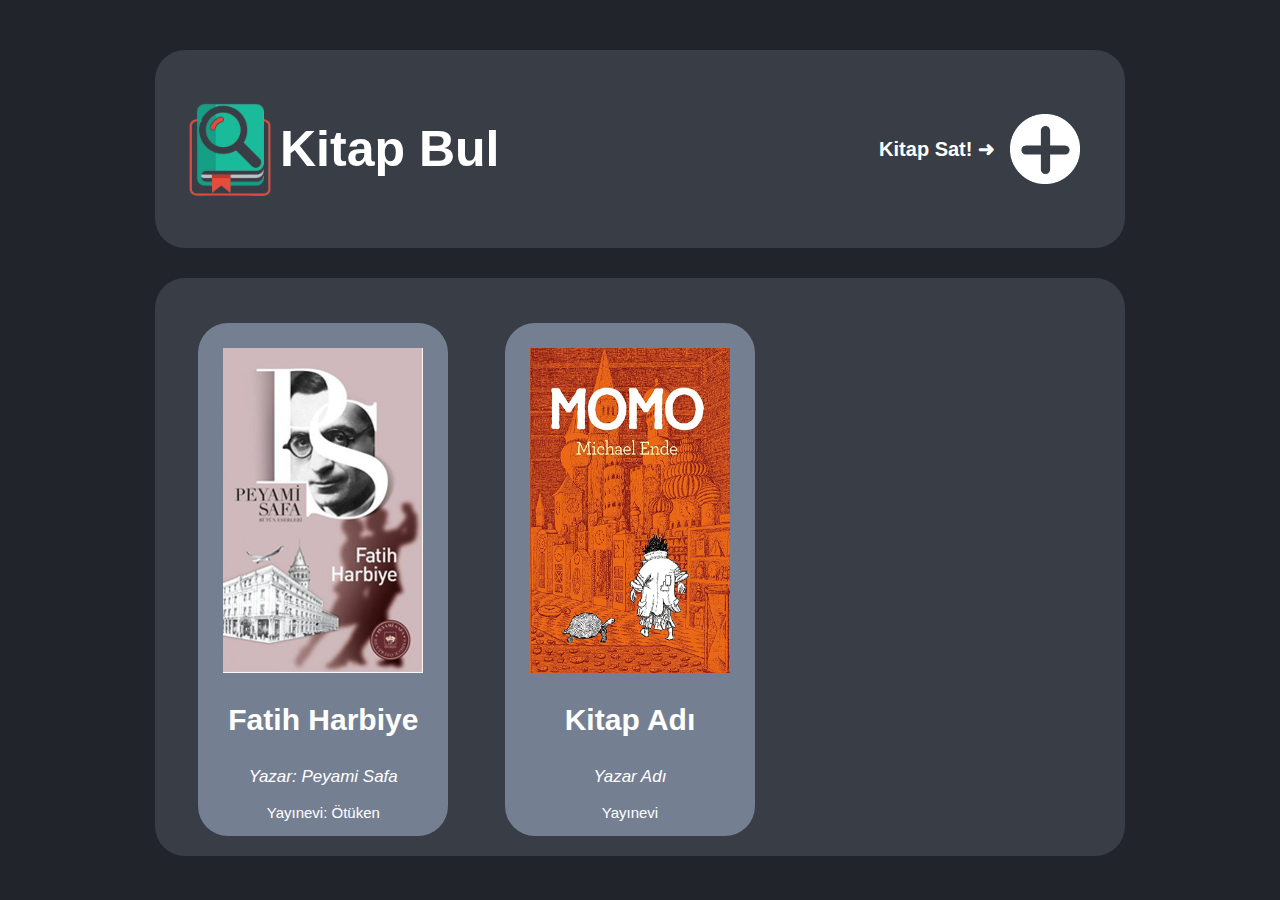
==== index.html @ 5d9964d8 "Initial commit" ====
<!DOCTYPE html>
<html lang="en">
<head>
	<meta charset="UTF-8">
	<meta http-equiv="X-UA-Compatible" content="IE=edge">
	<meta name="viewport" content="width=device-width, initial-scale=1.0">
	<title>Kitap Bul</title>

	<link rel="stylesheet" href="css/style.css">
</head>
<body>
	

	<nav id="navBar">
		<div style="display: flex; flex-direction: row; align-items: center;">
			<img id="navBarLogo" src="./images/logoTransparent.png" alt="">
			<p id="navBarTitle">Kitap Bul</p>
		</div>
		
		<div style="display: flex; flex-direction: row-reverse; align-items: center;">
			<img id="addBookButton" src="./images/addBookButton.png">
			<p id="kitapSat">Kitap Sat! ➜</p>
		</div>
	</nav>

	<div id="contentContainer">

		<div class="bookCard">
			<img class="bookCardImage" src="./bookCovers/fatihHarbiye.jpg" alt="">
			<div class="bookCardInfo">
				<p class="bookCardTitle">Fatih Harbiye</p>
				<p class="bookCardAuthor">Yazar: Peyami Safa</p>
				<p class="bookCardPublisher">Yayınevi: Ötüken</p>
			</div>
		</div>

		<div class="bookCard">
			<img class="bookCardImage" src="./bookCovers/momo.jpg" alt="">
			<div class="bookCardInfo">
				<p class="bookCardTitle">Kitap Adı</p>
				<p class="bookCardAuthor">Yazar Adı</p>
				<p class="bookCardPublisher">Yayınevi</p>
			</div>
		</div>


	</div>


</body>
</html>
---- css/style.css ----
body {
	background-color: #21252b;

	font-family: 'Trebuchet MS', 'Lucida Sans Unicode', 'Lucida Grande', 'Lucida Sans', Arial, sans-serif;
}

#navBar {
	width: 900px;
	background-color: #383d46;
	border-radius: 30px;
	padding: 20px 45px 20px 25px;
	margin: 50px auto;
	margin-bottom: 30px;

	display: flex;
	flex-direction: row;
	justify-content: space-between;
	align-items: center;
}

#navBarLogo {
	width: 100px;
	height: 100px;
}

#addBookButton {
	width: 70px;
	height: 70px;

	transition: 0.2s;
}

#addBookButton:hover {
	transform: scale(1.07);
}

#navBarTitle {
	font-size: 50px;
	font-weight: 600;
	color: #fff;

}

#kitapSat {
	font-size: 20px;
	font-weight: 600;
	color: #fff;

	margin-right: 15px;
}

#contentContainer {
	width: 900px;
	background-color: #383d46;
	border-radius: 30px;
	padding: 45px 45px 20px 25px;
	margin: auto;

	display: grid;
	grid-template-columns: 1fr 1fr 1fr;
	grid-gap: 20px;
	justify-items: center;
}

.bookCard {
	width: 250px;
	background-color: #757f92;
	border-radius: 30px;
	margin: auto;

	text-align: center;

	display: flex;
	flex-direction: column;
	align-items: center;
	justify-content: center;
	padding-top: 25px;
	
	transition: 0.2s;
}

.bookCard:hover {
	transform: scale(1.05);
}

.bookCardTitle {
	font-size: 30px;
	font-weight: 600;
	color: #fff;
}

.bookCardAuthor {
	font-size: 17px;
	font-weight: 100;
	color: #fff;

	font-style: italic;
}

.bookCardPublisher {
	font-size: 15px;
	font-weight: 400;
	color: #fff;
}

.bookCardImage {
	width: 200px;
	height: 325px;
}
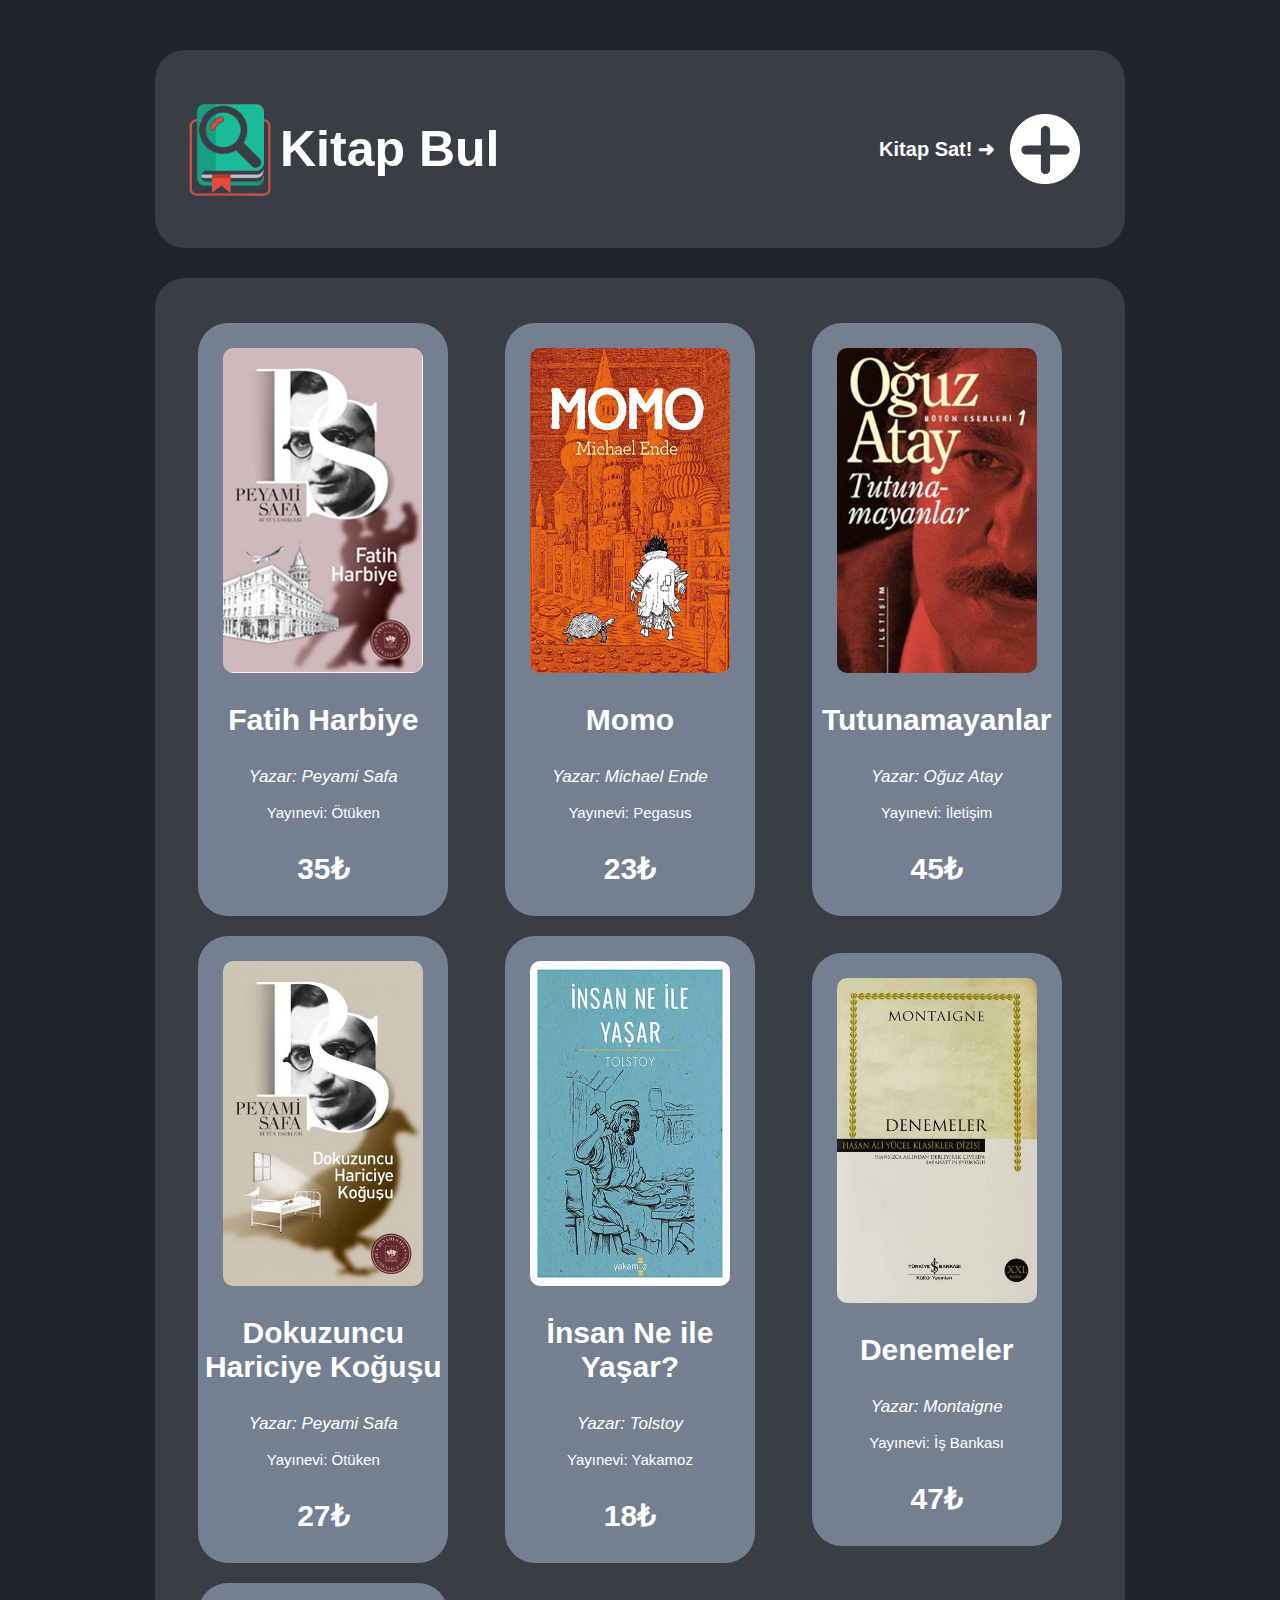
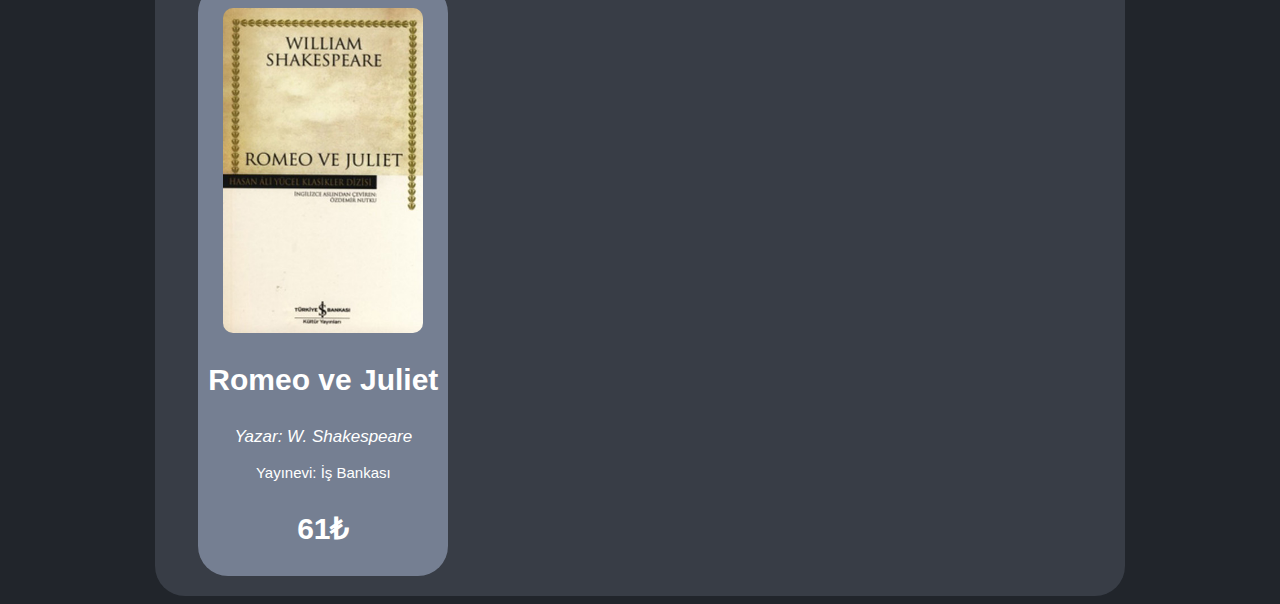
==== commit 9a79ac4c: "custom scrollbar and momo page" ====
--- a/index.html
+++ b/index.html
@@ -31,21 +31,76 @@
 				<p class="bookCardTitle">Fatih Harbiye</p>
 				<p class="bookCardAuthor">Yazar: Peyami Safa</p>
 				<p class="bookCardPublisher">Yayınevi: Ötüken</p>
+				<p class="bookCardTitle">35₺</p>
+			</div>
+		</div>
+
+		<a href="/kitaplar/momo.html" style="text-decoration: none;">
+			<div class="bookCard">
+				<img class="bookCardImage" src="./bookCovers/momo.jpg" alt="">
+				<div class="bookCardInfo">
+					<p class="bookCardTitle">Momo</p>
+					<p class="bookCardAuthor">Yazar: Michael Ende</p>
+					<p class="bookCardPublisher">Yayınevi: Pegasus</p>
+					<p class="bookCardTitle">23₺</p>
+				</div>
+			</div>
+		</a>
+
+		<div class="bookCard">
+			<img class="bookCardImage" src="./bookCovers/tutunamayanlar.jpg" alt="">
+			<div class="bookCardInfo">
+				<p class="bookCardTitle">Tutunamayanlar</p>
+				<p class="bookCardAuthor">Yazar: Oğuz Atay</p>
+				<p class="bookCardPublisher">Yayınevi: İletişim</p>
+				<p class="bookCardTitle">45₺</p>
 			</div>
 		</div>
 
 		<div class="bookCard">
-			<img class="bookCardImage" src="./bookCovers/momo.jpg" alt="">
+			<img class="bookCardImage" src="./bookCovers/dokuzuncuHariciyeKogusu.jpg" alt="">
 			<div class="bookCardInfo">
-				<p class="bookCardTitle">Kitap Adı</p>
-				<p class="bookCardAuthor">Yazar Adı</p>
-				<p class="bookCardPublisher">Yayınevi</p>
+				<p class="bookCardTitle">Dokuzuncu Hariciye Koğuşu</p>
+				<p class="bookCardAuthor">Yazar: Peyami Safa</p>
+				<p class="bookCardPublisher">Yayınevi: Ötüken</p>
+				<p class="bookCardTitle">27₺</p>
 			</div>
 		</div>
+
+		<div class="bookCard">
+			<img class="bookCardImage" src="./bookCovers/insanNeİleYaşar.jpg" alt="">
+			<div class="bookCardInfo">
+				<p class="bookCardTitle">İnsan Ne ile Yaşar?</p>
+				<p class="bookCardAuthor">Yazar: Tolstoy</p>
+				<p class="bookCardPublisher">Yayınevi: Yakamoz</p>
+				<p class="bookCardTitle">18₺</p>
+			</div>
+		</div>
+
+		<div class="bookCard">
+			<img class="bookCardImage" src="./bookCovers/denemeler.jpg" alt="">
+			<div class="bookCardInfo">
+				<p class="bookCardTitle">Denemeler</p>
+				<p class="bookCardAuthor">Yazar: Montaigne</p>
+				<p class="bookCardPublisher">Yayınevi: İş Bankası</p>
+				<p class="bookCardTitle">47₺</p>
+			</div>
+		</div>
+
+		<div class="bookCard">
+			<img class="bookCardImage" src="./bookCovers/romeoVeJuliet.jpg" alt="">
+			<div class="bookCardInfo">
+				<p class="bookCardTitle">Romeo ve Juliet</p>
+				<p class="bookCardAuthor">Yazar: W. Shakespeare</p>
+				<p class="bookCardPublisher">Yayınevi: İş Bankası</p>
+				<p class="bookCardTitle">61₺</p>
+			</div>
+		</div>
+
+		
 
 
 	</div>
 
-
 </body>
 </html>--- a/css/style.css
+++ b/css/style.css
@@ -1,4 +1,23 @@
 
+
+::-webkit-scrollbar-track
+{
+	
+	border-radius: 10px;
+	background-color: #383d46;
+}
+
+::-webkit-scrollbar
+{
+	width: 12px;
+	background-color: #383d46;
+}
+
+::-webkit-scrollbar-thumb
+{
+	border-radius: 10px;
+	background-color: #757f92;
+}
 
 body {
 	background-color: #21252b;
@@ -85,6 +104,7 @@
 	transform: scale(1.05);
 }
 
+
 .bookCardTitle {
 	font-size: 30px;
 	font-weight: 600;
@@ -108,4 +128,64 @@
 .bookCardImage {
 	width: 200px;
 	height: 325px;
+
+	border-radius: 10px;
+}
+
+
+.bookCardBuy {
+	width: 750px;
+	background-color: #757f92;
+	border-radius: 30px;
+	margin: auto;
+
+	text-align: center;
+
+	padding-left: 25px;
+	padding-bottom: 25px;
+
+	display: flex;
+	flex-direction: row;
+	align-items: center;
+	justify-content: flex-start;
+	padding-top: 25px;
+
+}
+
+.bookCardImageBuy {
+	width: 350px;
+	height: 569px;
+
+	margin-right: 100px;
+
+	border-radius: 30px;
+
+}
+
+.bookCardTitleBuy {
+	font-size: 30px;
+	font-weight: 600;
+	color: #fff;
+}
+
+.bookCardAuthorBuy {
+	font-size: 17px;
+	font-weight: 100;
+	color: #fff;
+
+	font-style: italic;
+}
+
+.bookCardPublisherBuy {
+	font-size: 15px;
+	font-weight: 400;
+	color: #fff;
+}
+
+.bookCardInfoBuy {
+	background-color: #383d46;
+	border-radius: 30px;
+
+	text-align: center;
+	padding: 25px;
 }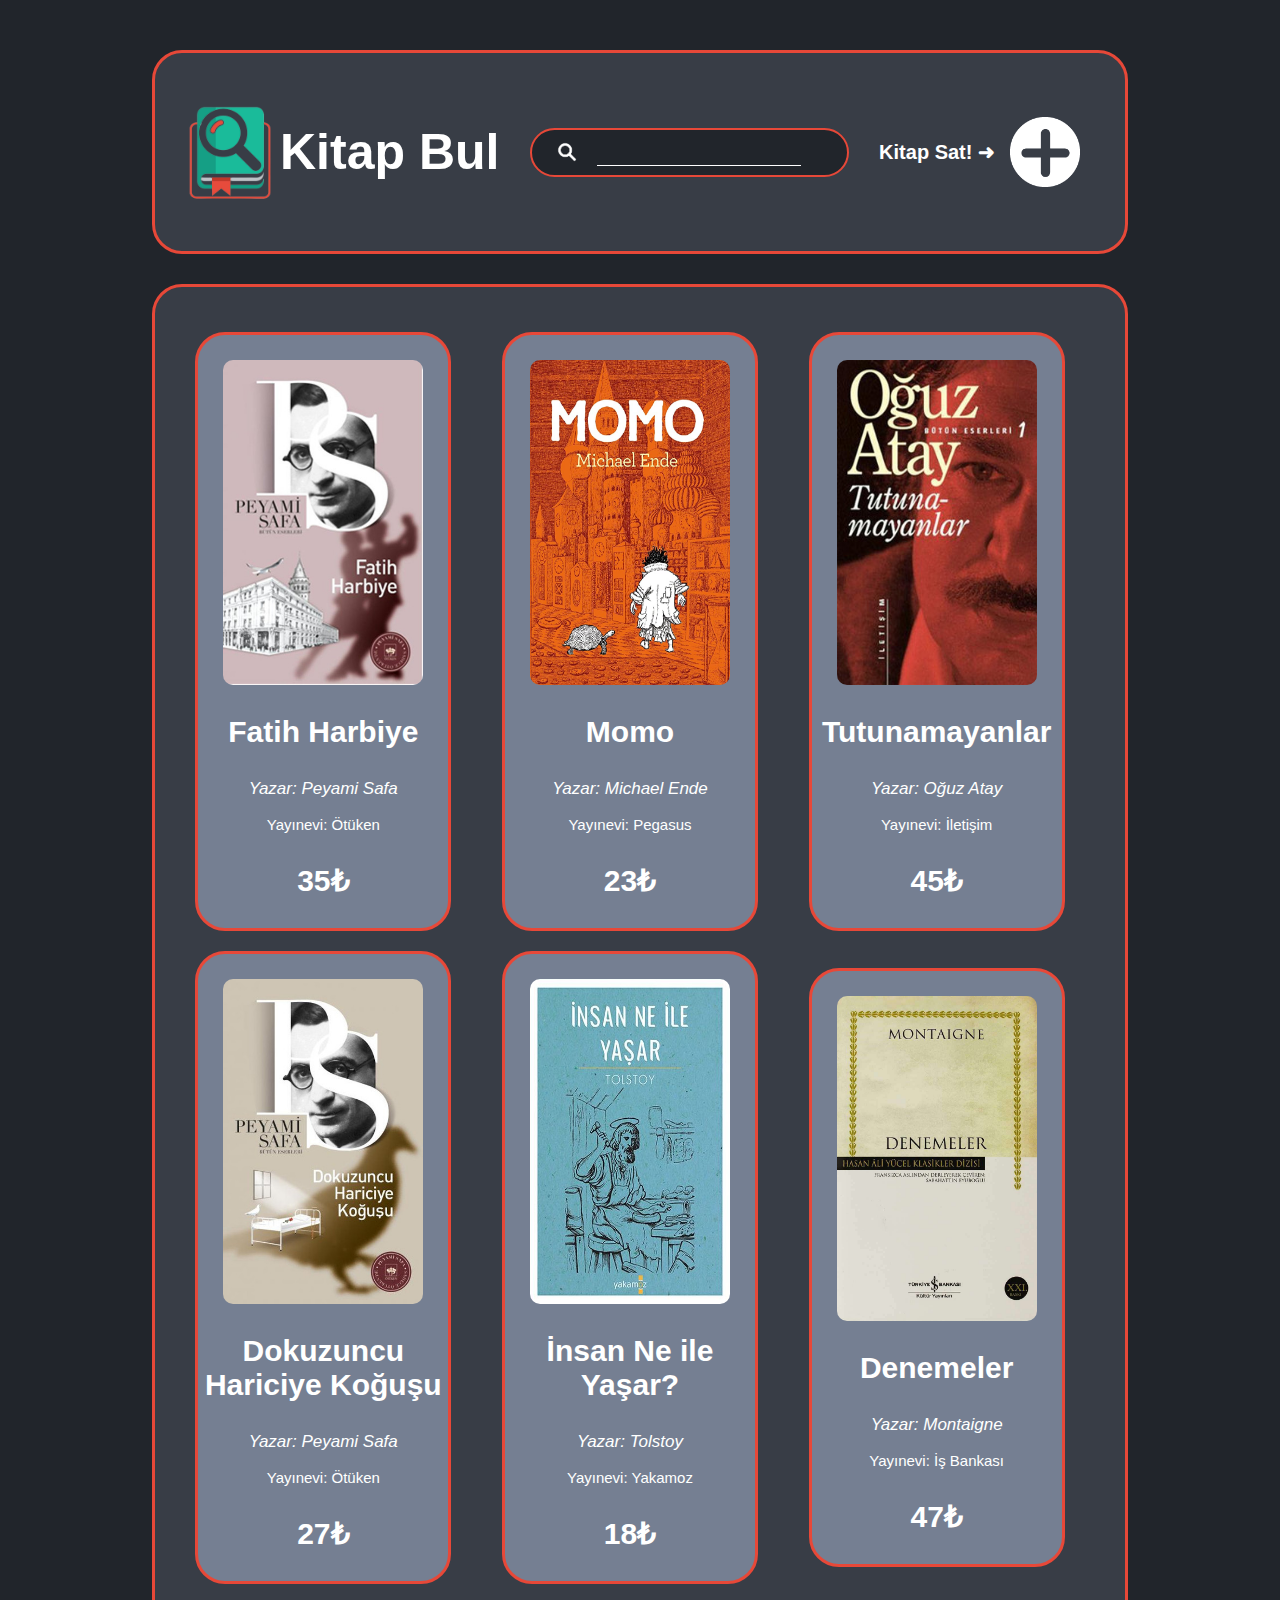
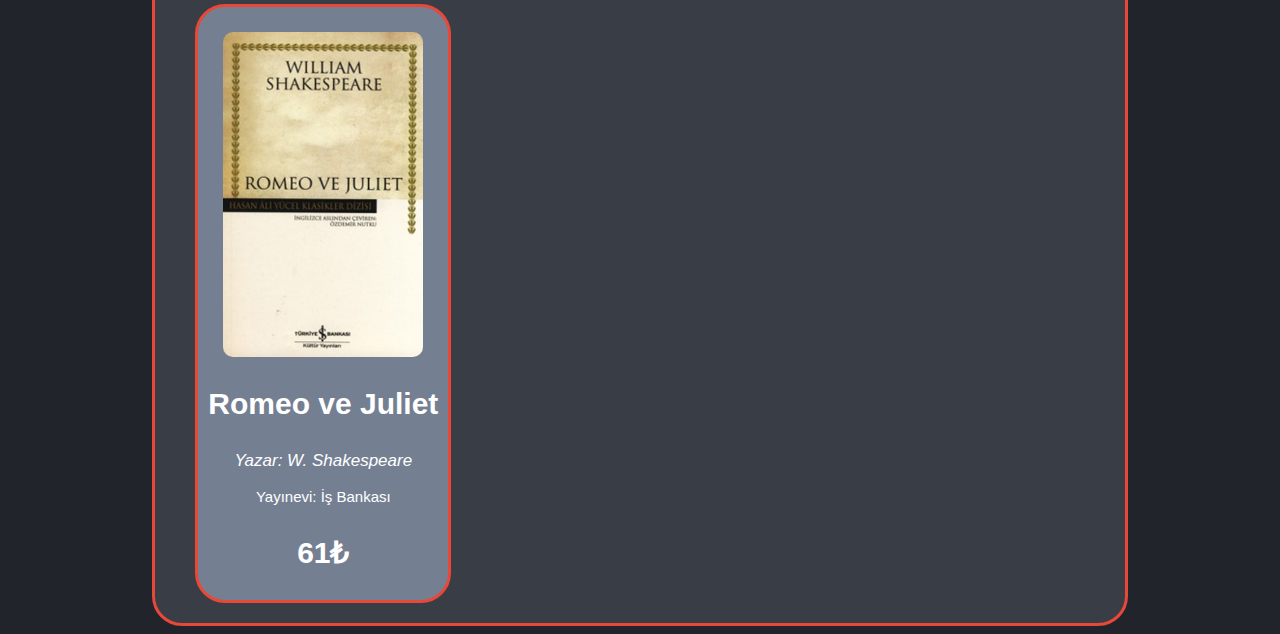
==== commit a240eb79: "minor adjustments" ====
--- a/index.html
+++ b/index.html
@@ -1,5 +1,5 @@
 <!DOCTYPE html>
-<html lang="en">
+<html lang="tr">
 <head>
 	<meta charset="UTF-8">
 	<meta http-equiv="X-UA-Compatible" content="IE=edge">
@@ -15,6 +15,13 @@
 		<div style="display: flex; flex-direction: row; align-items: center;">
 			<img id="navBarLogo" src="./images/logoTransparent.png" alt="">
 			<p id="navBarTitle">Kitap Bul</p>
+		</div>
+
+		<div style="display: flex; flex-direction: row; align-items: center;">
+			<div id="searchBar" style="display: flex; flex-direction: row; align-items: center;">
+				<img id="searchIcon" src="./images/searchIcon.png" alt="">
+				<input id="searchBarInput" type="text">
+			</div>
 		</div>
 		
 		<div style="display: flex; flex-direction: row-reverse; align-items: center;">
--- a/css/style.css
+++ b/css/style.css
@@ -21,8 +21,41 @@
 
 body {
 	background-color: #21252b;
+	color: #fff;
 
 	font-family: 'Trebuchet MS', 'Lucida Sans Unicode', 'Lucida Grande', 'Lucida Sans', Arial, sans-serif;
+}
+
+#searchIcon {
+	width: 30px;
+	height: 30px;
+
+	margin-left: 5px;
+	margin-right: 15px;
+}
+
+#searchBar {
+	background-color: #21252b;
+	width: 300px;
+	height: 45px;
+	border-radius: 30px;
+	padding-left: 15px;
+
+	border: 2px solid #e74838;
+}
+
+#searchBarInput {
+
+	background-color: #21252b;
+	height: 25px;
+	width: 200px;
+	border: none;
+	border-bottom: 1px solid #fff;
+
+	font-size: 15px;
+	font-weight: 300;
+	color: #fff;
+
 }
 
 #navBar {
@@ -37,6 +70,8 @@
 	flex-direction: row;
 	justify-content: space-between;
 	align-items: center;
+
+	border: 3px solid #e74838;
 }
 
 #navBarLogo {
@@ -81,6 +116,39 @@
 	grid-template-columns: 1fr 1fr 1fr;
 	grid-gap: 20px;
 	justify-items: center;
+
+	border: 3px solid #e74838;
+}
+
+#contentContainerBuy {
+	width: 900px;
+	background-color: #383d46;
+	border-radius: 30px;
+	padding: 45px 45px 45px 25px;
+	margin: auto;
+
+	display: flex;
+	flex-direction: column;
+	align-items: center;
+	justify-content: center;
+
+	border: 3px solid #e74838;
+}
+
+#contentContainerBuyInfo {
+	width: 900px;
+	background-color: #383d46;
+	border-radius: 30px;
+	padding: 45px 45px 45px 25px;
+	margin: auto;
+	margin-top: 30px;
+
+	display: flex;
+	flex-direction: column;
+	align-items: center;
+	justify-content: center;
+
+	border: 3px solid #e74838;
 }
 
 .bookCard {
@@ -96,6 +164,8 @@
 	align-items: center;
 	justify-content: center;
 	padding-top: 25px;
+
+	border: 3px solid #e74838;
 	
 	transition: 0.2s;
 }
@@ -188,4 +258,31 @@
 
 	text-align: center;
 	padding: 25px;
+}
+
+.buyButton {
+	width: 200px;
+	height: 50px;
+	background-color: #1abb9a;
+	border-radius: 30px;
+	margin: auto;
+
+	text-align: center;
+	color: #fff;
+	font-size: 20px;
+	font-weight: 600;
+
+
+	display: flex;
+	flex-direction: row;
+	align-items: center;
+	justify-content: center;
+
+	transition: 0.2s;
+
+	border: none;
+}
+
+.buyButton:hover {
+	transform: scale(1.05);
 }